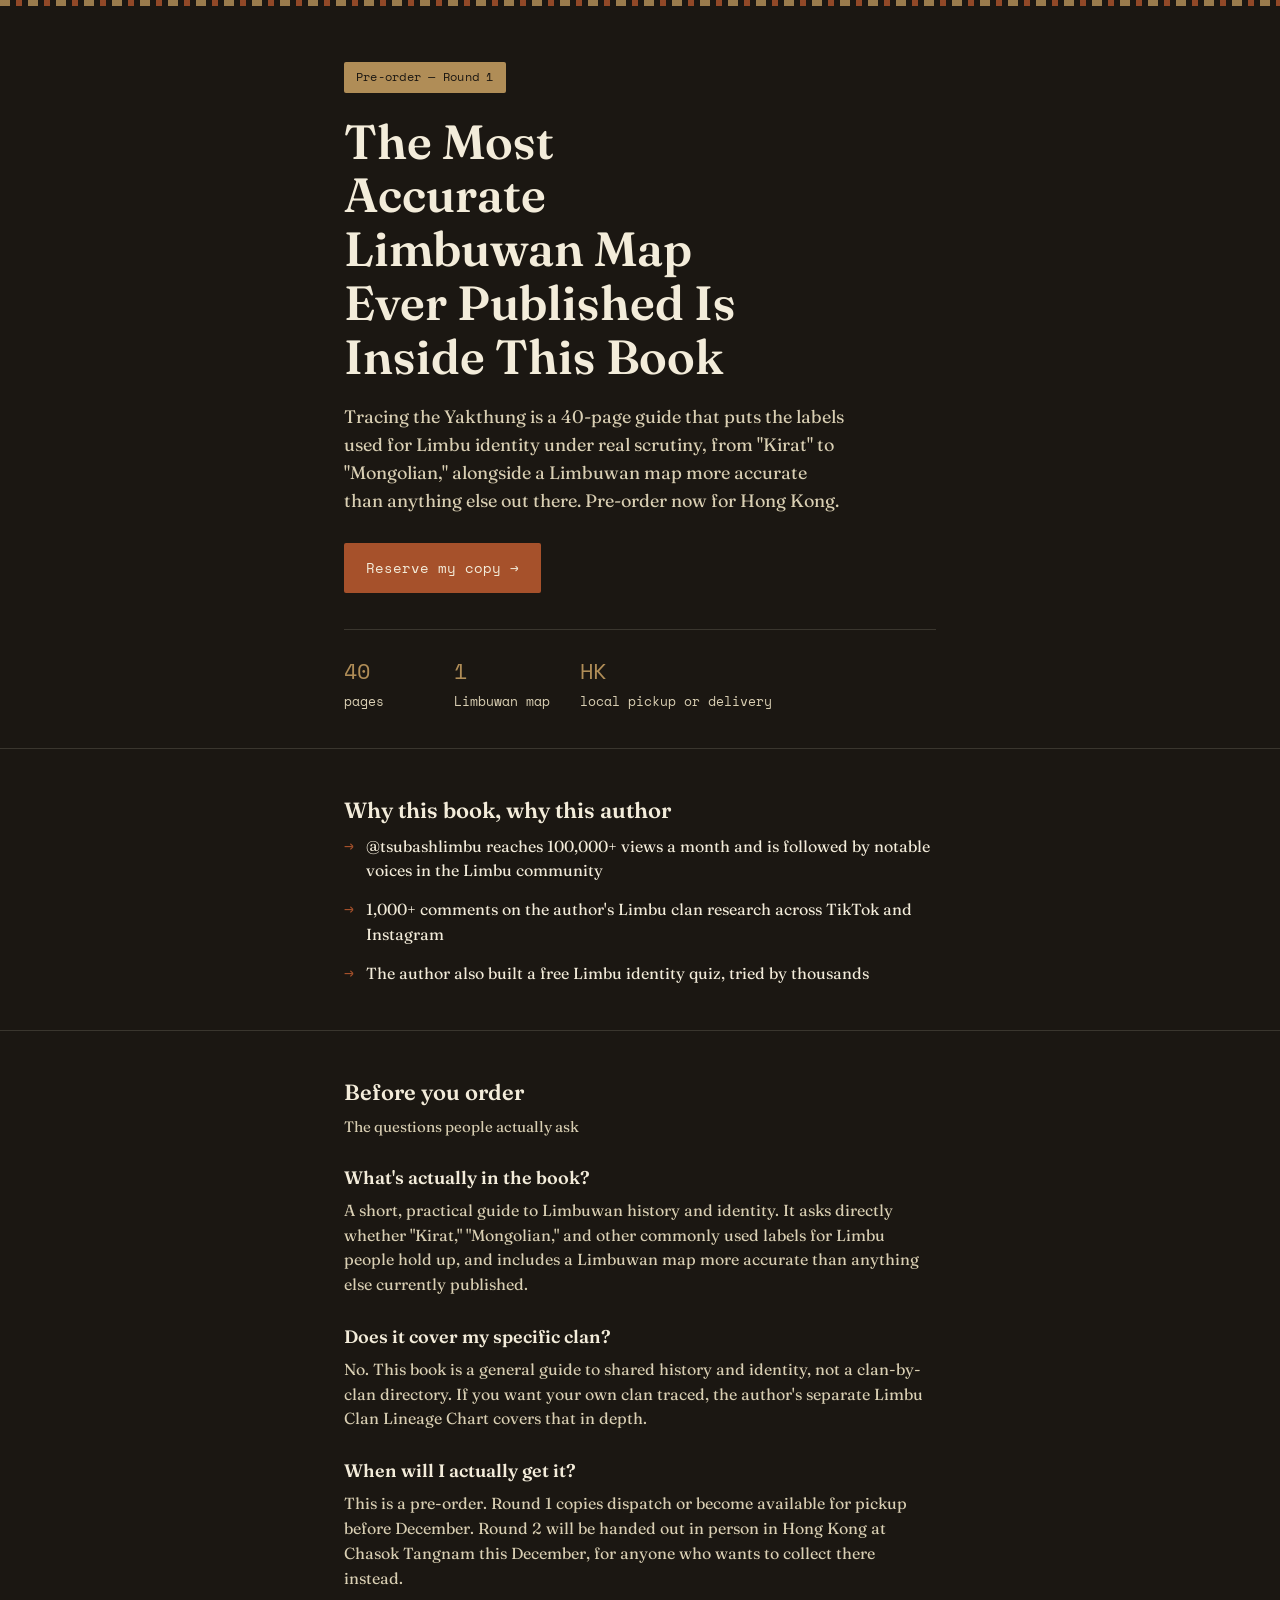
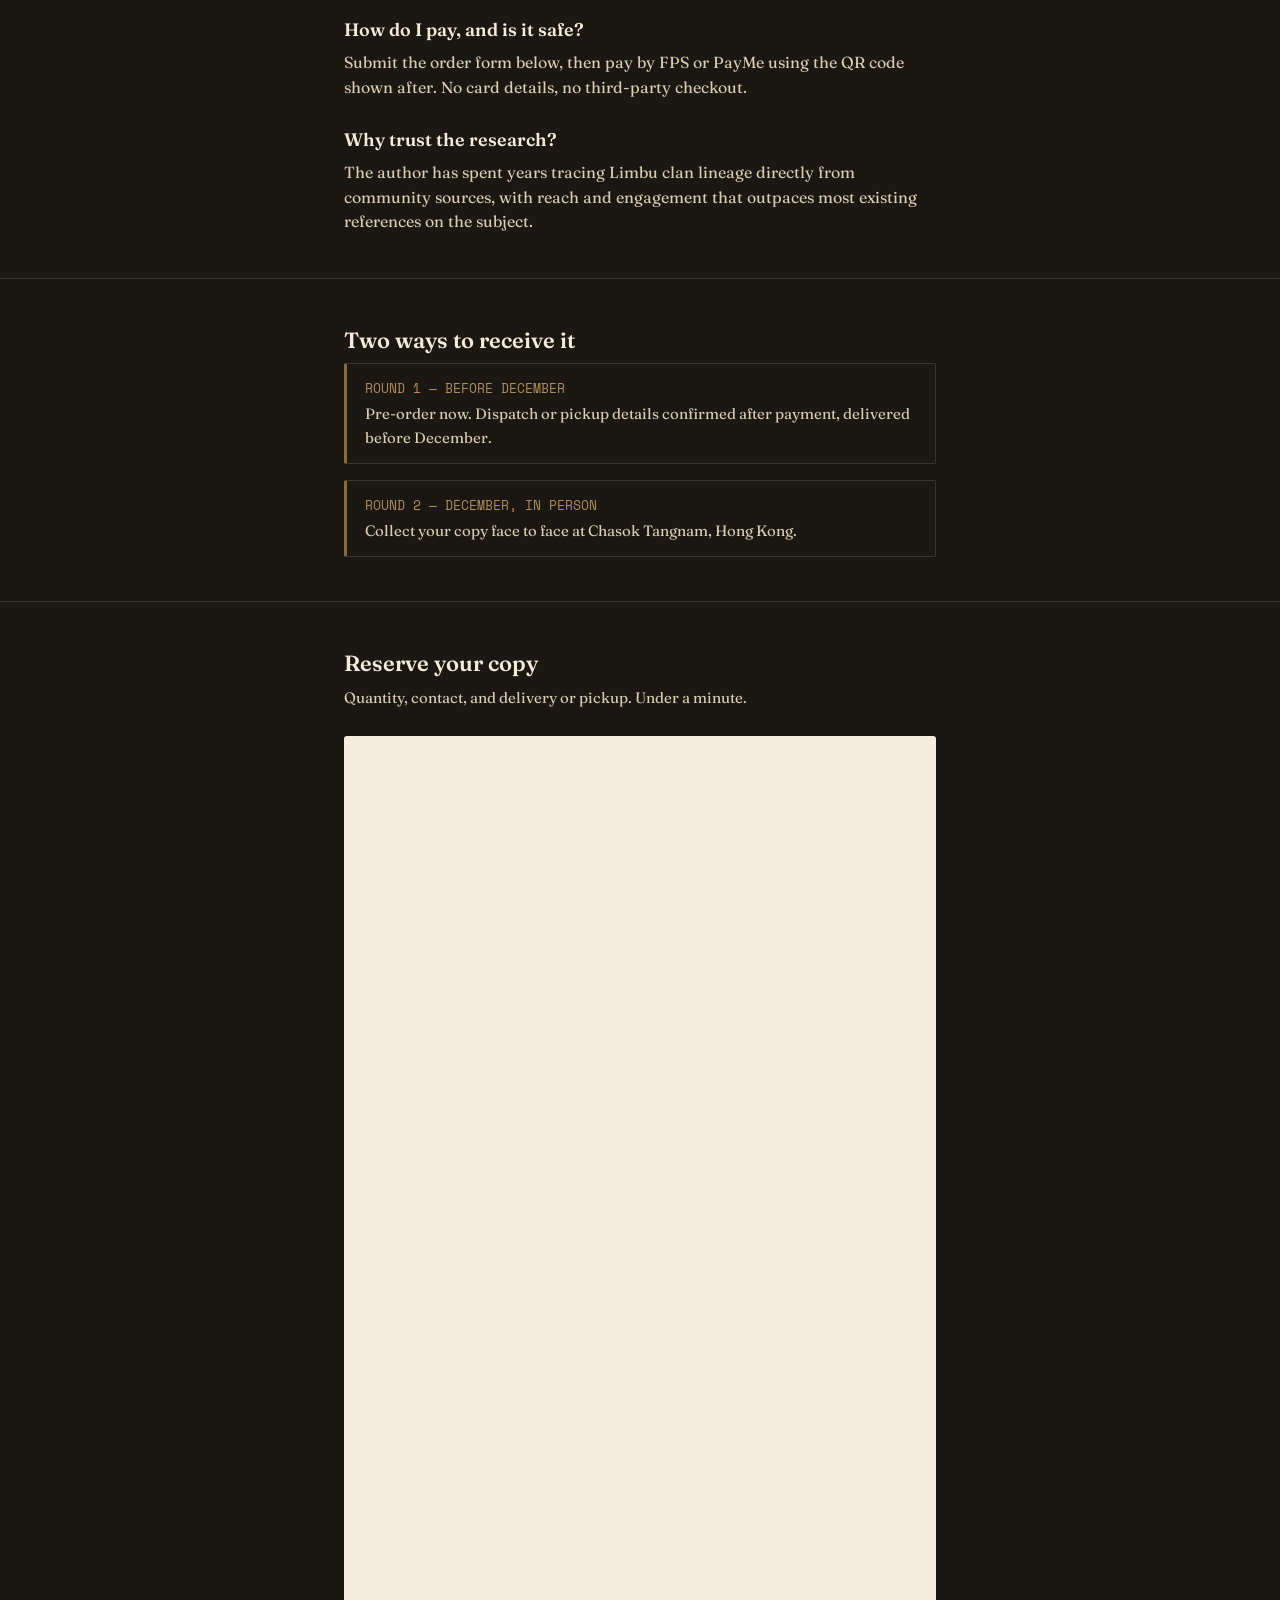
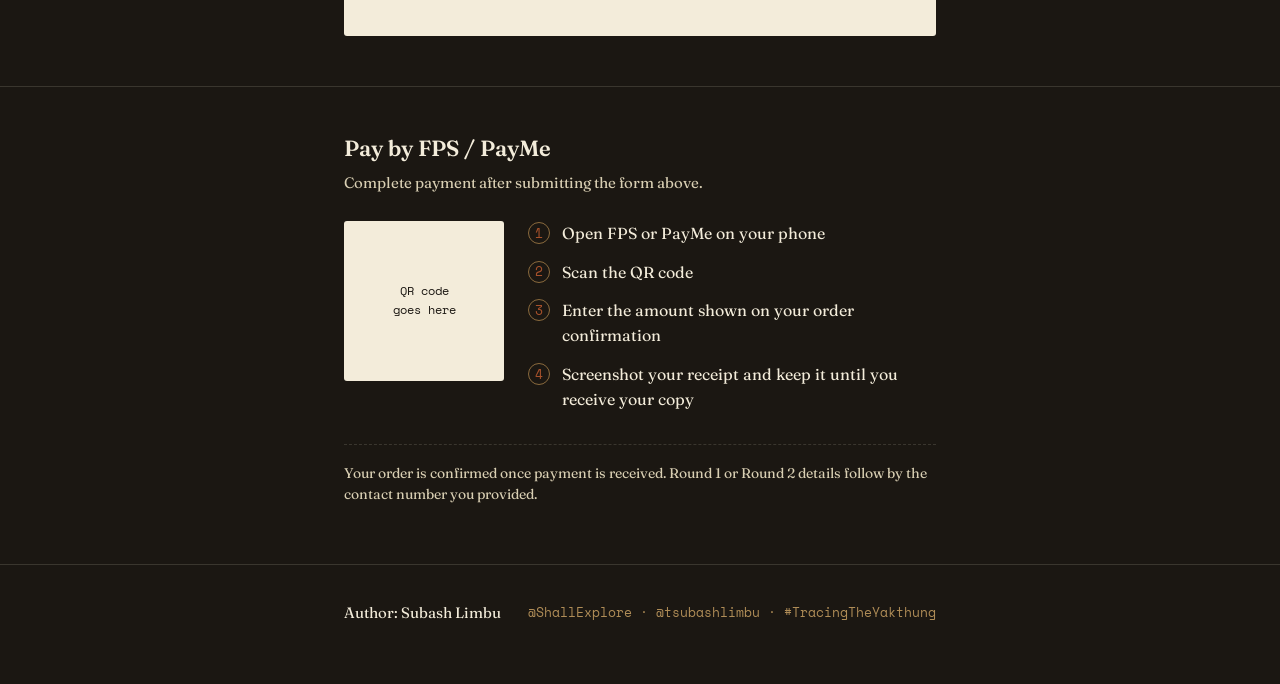
==== ttyhk/index.html @ c250656f "Create index.html" ====
<!DOCTYPE html>
<html lang="en">
<head>
<meta charset="UTF-8">
<meta name="viewport" content="width=device-width, initial-scale=1.0">
<title>Tracing the Yakthung — Hong Kong Pre-Order</title>
<meta name="description" content="Pre-order Tracing the Yakthung, a 40-page guide to Limbu identity and the Limbuwan map, with delivery or pickup in Hong Kong.">
<link rel="preconnect" href="https://fonts.googleapis.com">
<link rel="preconnect" href="https://fonts.gstatic.com" crossorigin>
<link href="https://fonts.googleapis.com/css2?family=Fraunces:opsz,wght@9..144,400;9..144,500;9..144,600;9..144,700&family=Space+Mono:wght@400;700&display=swap" rel="stylesheet">
<style>
  :root {
    --ink: #1b1712;
    --ink-soft: #262019;
    --parchment: #f3ecda;
    --parchment-dim: #d9cfb3;
    --brass: #b08d57;
    --brass-deep: #8a6a3d;
    --rust: #a6512b;
    --line: rgba(243, 236, 218, 0.14);
    --max: 640px;
  }

  * { box-sizing: border-box; }
  html { scroll-behavior: smooth; }

  body {
    margin: 0;
    background: var(--ink);
    color: var(--parchment);
    font-family: 'Fraunces', serif;
    line-height: 1.55;
    -webkit-font-smoothing: antialiased;
  }

  .wrap { max-width: var(--max); margin: 0 auto; padding: 0 24px; }
  .mono { font-family: 'Space Mono', monospace; }

  .band {
    height: 6px;
    background: repeating-linear-gradient(
      90deg,
      var(--brass) 0px, var(--brass) 10px,
      transparent 10px, transparent 16px,
      var(--rust) 16px, var(--rust) 22px,
      transparent 22px, transparent 28px
    );
    opacity: 0.85;
  }

  header.hero { padding: 56px 0 36px; border-bottom: 1px solid var(--line); }

  .preorder-badge {
    display: inline-block;
    font-family: 'Space Mono', monospace;
    font-size: 12px;
    letter-spacing: 0.02em;
    color: var(--ink);
    background: var(--brass);
    padding: 6px 12px;
    border-radius: 2px;
    margin-bottom: 22px;
  }

  h1 {
    font-size: clamp(32px, 6.5vw, 48px);
    font-weight: 600;
    line-height: 1.12;
    margin: 0 0 20px;
    max-width: 13ch;
  }

  .lede {
    font-size: 18px;
    color: var(--parchment-dim);
    max-width: 42ch;
    margin: 0 0 28px;
  }

  .cta-btn {
    display: inline-block;
    font-family: 'Space Mono', monospace;
    font-size: 14px;
    background: var(--rust);
    color: var(--parchment);
    text-decoration: none;
    padding: 14px 22px;
    border-radius: 2px;
    margin-bottom: 36px;
  }

  .stat-row {
    display: flex;
    gap: 30px;
    flex-wrap: wrap;
    padding-top: 24px;
    border-top: 1px solid var(--line);
  }

  .stat { min-width: 80px; }
  .stat .num { font-family: 'Space Mono', monospace; font-size: 22px; color: var(--brass); display: block; }
  .stat .label { font-size: 13px; color: var(--parchment-dim); }

  section { padding: 44px 0; border-bottom: 1px solid var(--line); }

  h2 { font-size: 22px; font-weight: 600; margin: 0 0 6px; }
  .section-note { color: var(--parchment-dim); font-size: 15px; margin: 0 0 26px; }

  .trust-strip {
    display: grid;
    gap: 14px;
  }

  .trust-strip .row {
    display: flex;
    gap: 12px;
    align-items: baseline;
    font-size: 16px;
  }

  .trust-strip .mark { font-family: 'Space Mono', monospace; color: var(--rust); flex-shrink: 0; }

  .faq { display: grid; gap: 26px; }

  .faq-item .q {
    font-size: 18px;
    font-weight: 600;
    margin: 0 0 6px;
    color: var(--parchment);
  }

  .faq-item .a {
    font-size: 16px;
    color: var(--parchment-dim);
    margin: 0;
  }

  .faq-item .a a { color: var(--brass); }

  .timeline {
    display: grid;
    gap: 16px;
  }

  .timeline .round {
    border: 1px solid var(--line);
    border-left: 3px solid var(--brass-deep);
    padding: 14px 18px;
    border-radius: 2px;
  }

  .timeline .round .when {
    font-family: 'Space Mono', monospace;
    font-size: 13px;
    color: var(--brass);
    display: block;
    margin-bottom: 4px;
  }

  .timeline .round p { margin: 0; font-size: 15px; color: var(--parchment-dim); }

  .order-form-frame {
    width: 100%;
    min-height: 900px;
    border: 1px solid var(--line);
    background: var(--parchment);
    border-radius: 3px;
  }

  .payment-block {
    display: grid;
    grid-template-columns: 160px 1fr;
    gap: 24px;
    align-items: start;
  }

  @media (max-width: 480px) { .payment-block { grid-template-columns: 1fr; } }

  .qr-slot {
    width: 160px; height: 160px;
    background: var(--parchment);
    border-radius: 3px;
    display: flex; align-items: center; justify-content: center;
    color: var(--ink);
    font-family: 'Space Mono', monospace;
    font-size: 12px; text-align: center; padding: 8px;
  }

  .payment-steps { margin: 0; padding: 0; list-style: none; counter-reset: step; }

  .payment-steps li {
    counter-increment: step;
    padding-left: 34px;
    position: relative;
    margin-bottom: 14px;
    font-size: 16px;
  }

  .payment-steps li::before {
    content: counter(step);
    position: absolute; left: 0; top: 1px;
    font-family: 'Space Mono', monospace; font-size: 13px;
    color: var(--rust);
    border: 1px solid var(--brass-deep);
    width: 20px; height: 20px;
    display: flex; align-items: center; justify-content: center;
    border-radius: 50%;
  }

  .fulfil-note {
    font-size: 14px; color: var(--parchment-dim);
    margin-top: 18px; padding-top: 18px;
    border-top: 1px dashed var(--line);
  }

  footer {
    padding: 36px 0 60px;
    display: flex; justify-content: space-between; align-items: center;
    flex-wrap: wrap; gap: 14px;
  }

  footer .author { font-size: 15px; }
  footer .handles { font-family: 'Space Mono', monospace; font-size: 13px; color: var(--brass); }
</style>
</head>
<body>

<div class="band"></div>

<header class="hero">
  <div class="wrap">
    <span class="preorder-badge mono">Pre-order — Round 1</span>
    <h1>The Most Accurate Limbuwan Map Ever Published Is Inside This Book</h1>
    <p class="lede">Tracing the Yakthung is a 40-page guide that puts the labels used for Limbu identity under real scrutiny, from "Kirat" to "Mongolian," alongside a Limbuwan map more accurate than anything else out there. Pre-order now for Hong Kong.</p>
    <a href="#order" class="cta-btn">Reserve my copy →</a>
    <div class="stat-row mono">
      <div class="stat">
        <span class="num">40</span>
        <span class="label">pages</span>
      </div>
      <div class="stat">
        <span class="num">1</span>
        <span class="label">Limbuwan map</span>
      </div>
      <div class="stat">
        <span class="num">HK</span>
        <span class="label">local pickup or delivery</span>
      </div>
    </div>
  </div>
</header>

<section id="trust">
  <div class="wrap">
    <h2>Why this book, why this author</h2>
    <div class="trust-strip">
      <div class="row"><span class="mark mono">→</span> @tsubashlimbu reaches 100,000+ views a month and is followed by notable voices in the Limbu community</div>
      <div class="row"><span class="mark mono">→</span> 1,000+ comments on the author's Limbu clan research across TikTok and Instagram</div>
      <div class="row"><span class="mark mono">→</span> The author also built a free Limbu identity quiz, tried by thousands</div>
    </div>
  </div>
</section>

<section id="faq">
  <div class="wrap">
    <h2>Before you order</h2>
    <p class="section-note">The questions people actually ask</p>
    <div class="faq">
      <div class="faq-item">
        <p class="q">What's actually in the book?</p>
        <p class="a">A short, practical guide to Limbuwan history and identity. It asks directly whether "Kirat," "Mongolian," and other commonly used labels for Limbu people hold up, and includes a Limbuwan map more accurate than anything else currently published.</p>
      </div>
      <div class="faq-item">
        <p class="q">Does it cover my specific clan?</p>
        <p class="a">No. This book is a general guide to shared history and identity, not a clan-by-clan directory. If you want your own clan traced, the author's separate Limbu Clan Lineage Chart covers that in depth.</p>
      </div>
      <div class="faq-item">
        <p class="q">When will I actually get it?</p>
        <p class="a">This is a pre-order. Round 1 copies dispatch or become available for pickup before December. Round 2 will be handed out in person in Hong Kong at Chasok Tangnam this December, for anyone who wants to collect there instead.</p>
      </div>
      <div class="faq-item">
        <p class="q">How do I pay, and is it safe?</p>
        <p class="a">Submit the order form below, then pay by FPS or PayMe using the QR code shown after. No card details, no third-party checkout.</p>
      </div>
      <div class="faq-item">
        <p class="q">Why trust the research?</p>
        <p class="a">The author has spent years tracing Limbu clan lineage directly from community sources, with reach and engagement that outpaces most existing references on the subject.</p>
      </div>
    </div>
  </div>
</section>

<section id="timeline">
  <div class="wrap">
    <h2>Two ways to receive it</h2>
    <div class="timeline">
      <div class="round">
        <span class="when mono">ROUND 1 — BEFORE DECEMBER</span>
        <p>Pre-order now. Dispatch or pickup details confirmed after payment, delivered before December.</p>
      </div>
      <div class="round">
        <span class="when mono">ROUND 2 — DECEMBER, IN PERSON</span>
        <p>Collect your copy face to face at Chasok Tangnam, Hong Kong.</p>
      </div>
    </div>
  </div>
</section>

<section id="order">
  <div class="wrap">
    <h2>Reserve your copy</h2>
    <p class="section-note">Quantity, contact, and delivery or pickup. Under a minute.</p>
    <!-- Replace src below with your Google Form's published /viewform URL, plus ?embedded=true -->
    <iframe class="order-form-frame" src="https://docs.google.com/forms/d/e/1FAIpQLSeqOvEuvyBhG61vxf5E6R1-El8JiDtsYHUgMFcimwo5g_axOw/viewform?embedded=true" title="Tracing the Yakthung order form">Loading order form…</iframe>
  </div>
</section>

<section id="pay">
  <div class="wrap">
    <h2>Pay by FPS / PayMe</h2>
    <p class="section-note">Complete payment after submitting the form above.</p>
    <div class="payment-block">
      <div class="qr-slot">QR code<br>goes here</div>
      <ol class="payment-steps">
        <li>Open FPS or PayMe on your phone</li>
        <li>Scan the QR code</li>
        <li>Enter the amount shown on your order confirmation</li>
        <li>Screenshot your receipt and keep it until you receive your copy</li>
      </ol>
    </div>
    <p class="fulfil-note">Your order is confirmed once payment is received. Round 1 or Round 2 details follow by the contact number you provided.</p>
  </div>
</section>

<footer>
  <div class="wrap" style="display:flex; justify-content:space-between; align-items:center; flex-wrap:wrap; gap:14px; width:100%;">
    <div class="author">Author: Subash Limbu</div>
    <div class="handles">@ShallExplore · @tsubashlimbu · #TracingTheYakthung</div>
  </div>
</footer>

</body>
</html>
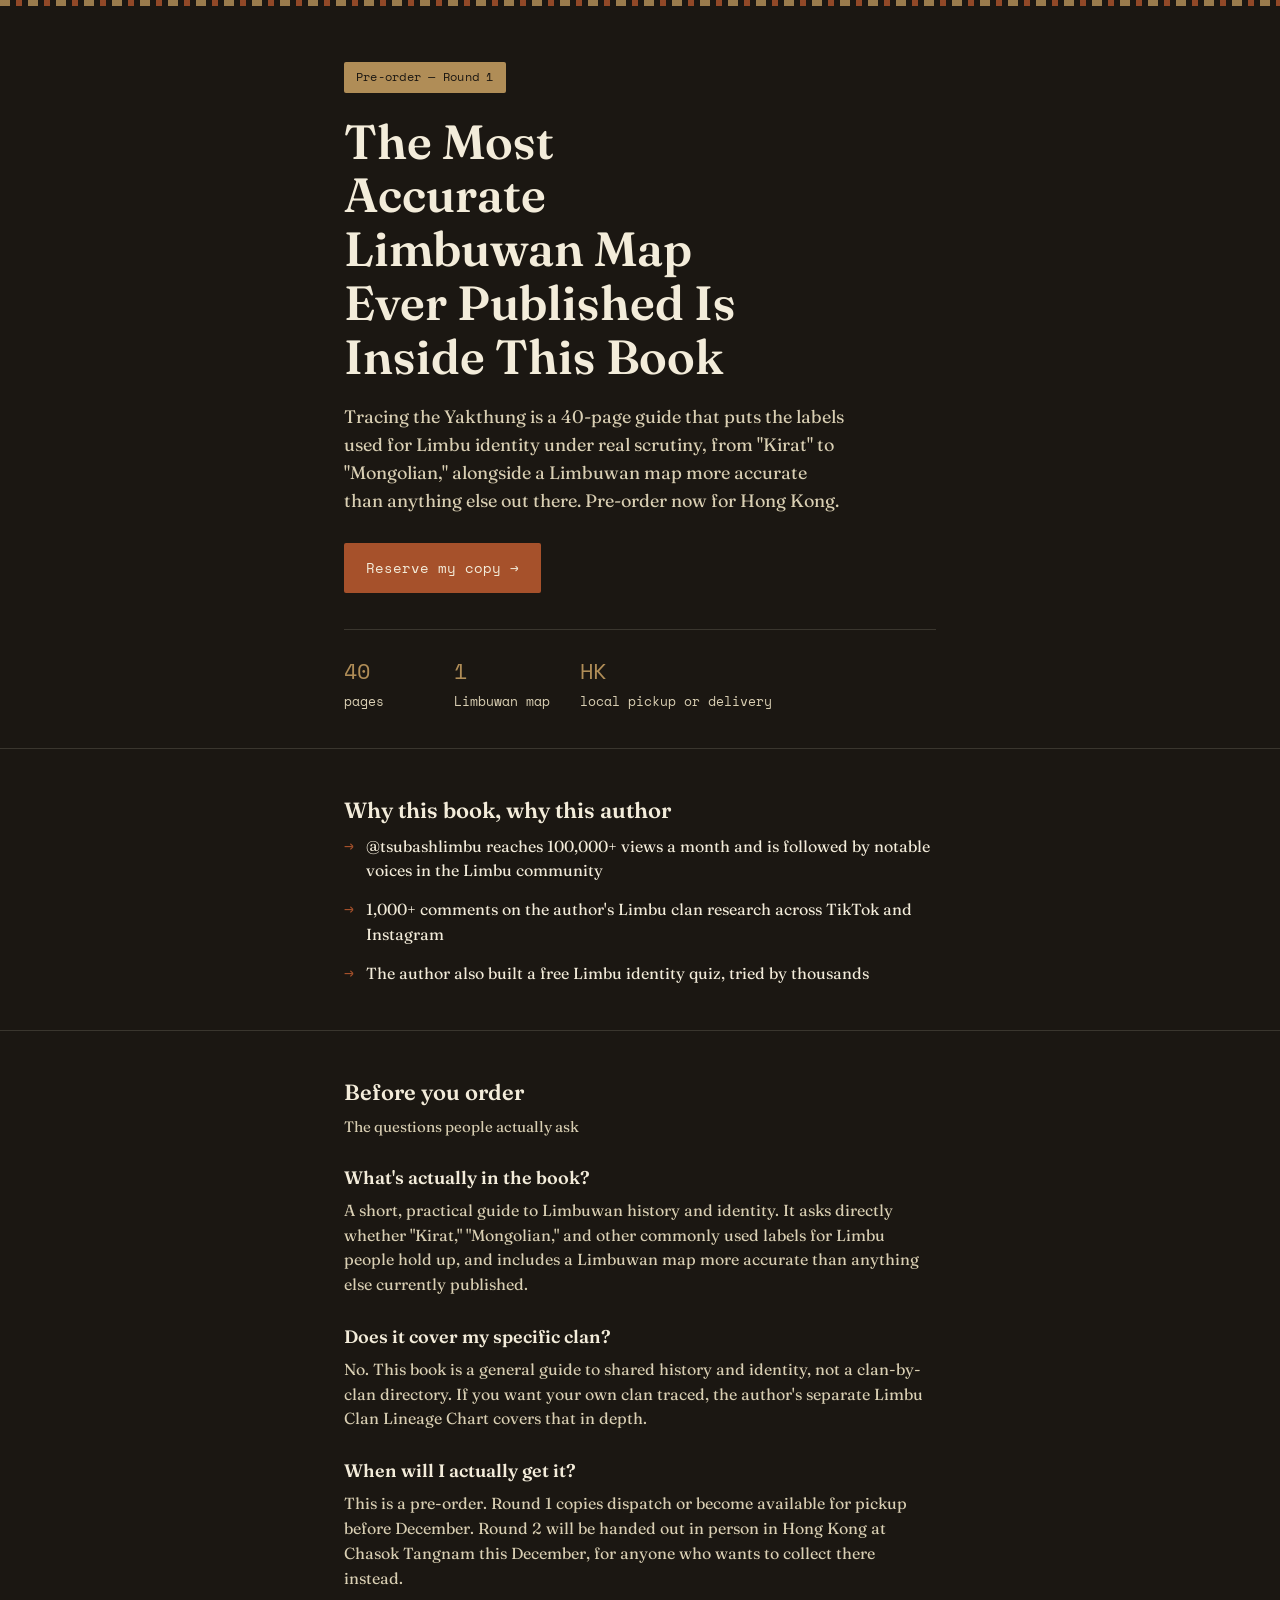
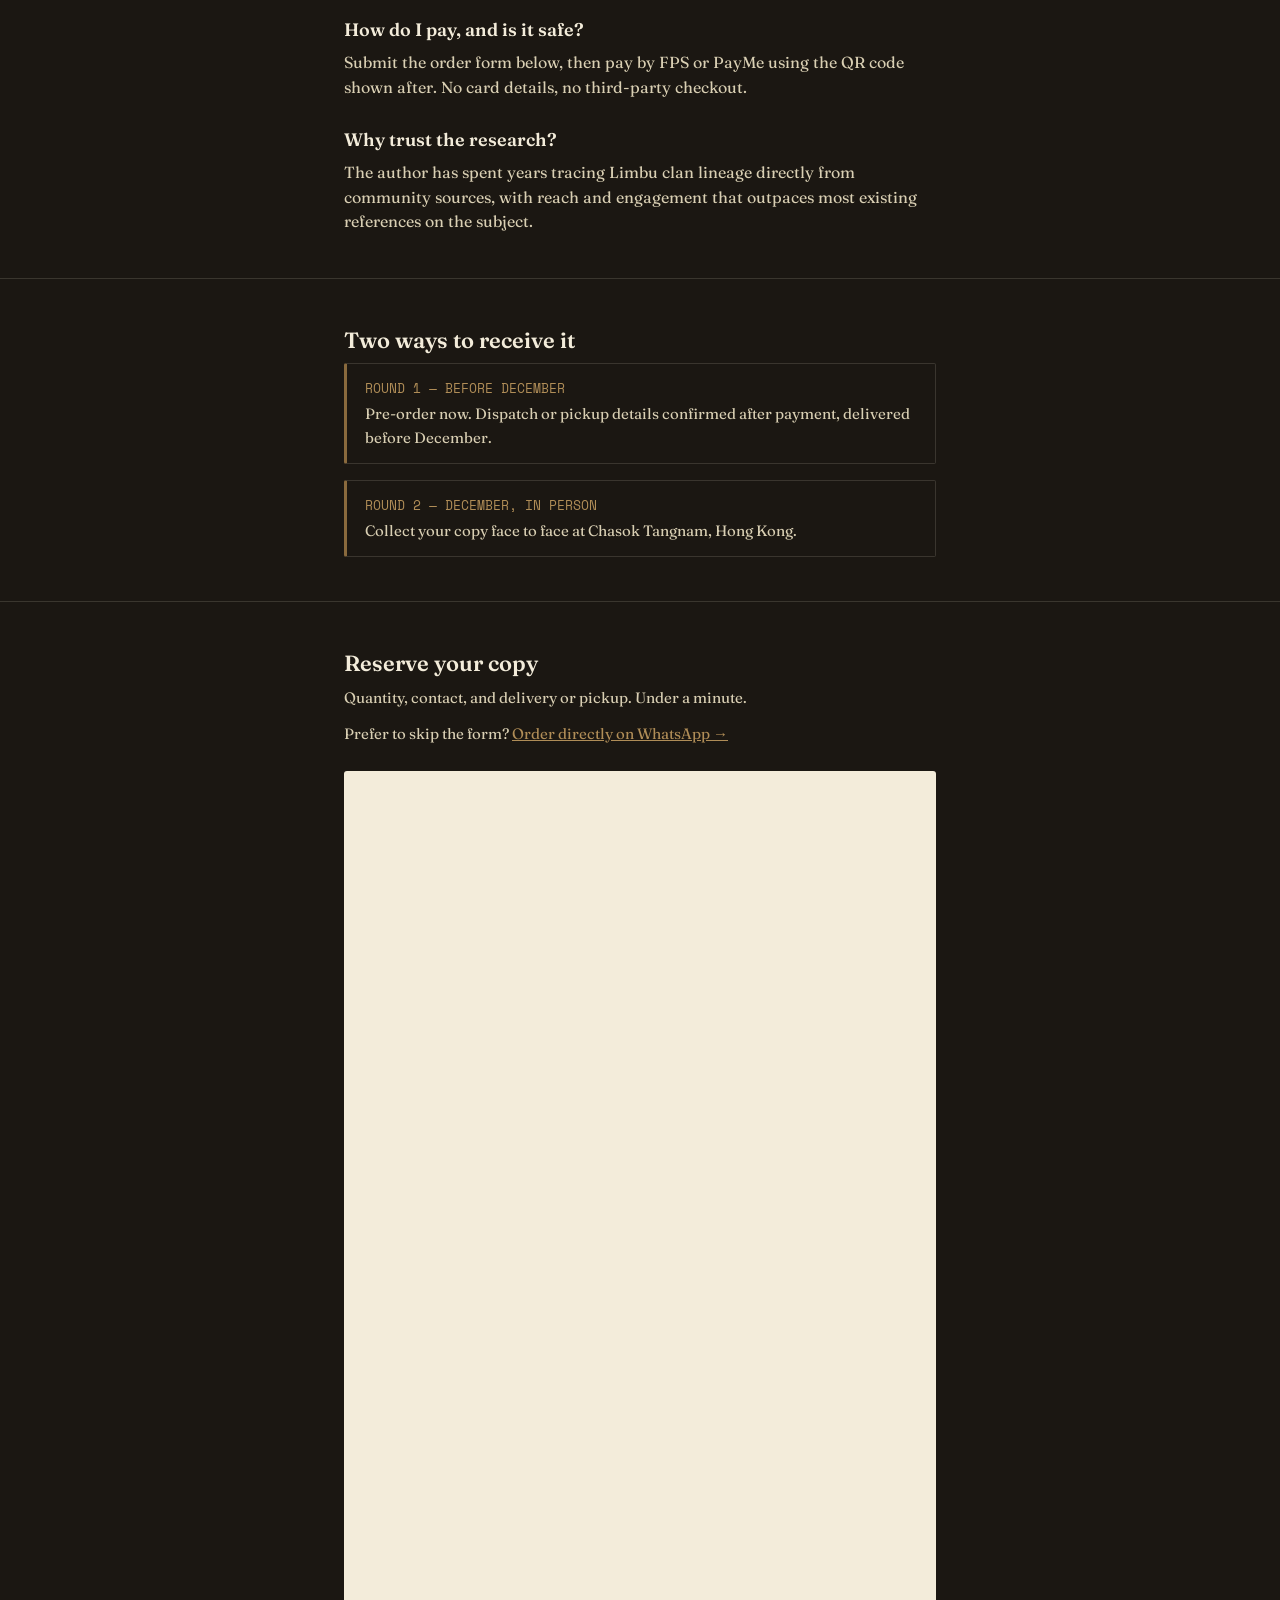
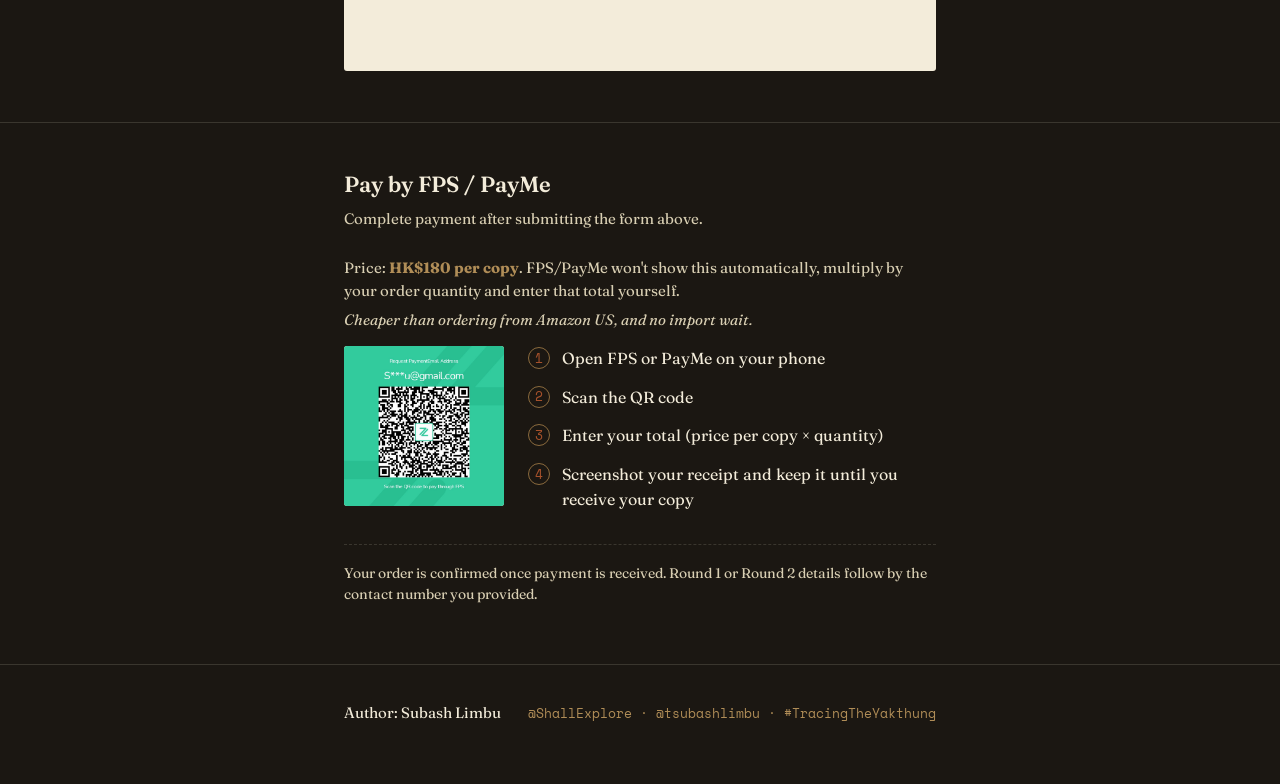
==== commit 050b8746: "Update index.html" ====
--- a/ttyhk/index.html
+++ b/ttyhk/index.html
@@ -181,9 +181,12 @@
     background: var(--parchment);
     border-radius: 3px;
     display: flex; align-items: center; justify-content: center;
-    color: var(--ink);
-    font-family: 'Space Mono', monospace;
-    font-size: 12px; text-align: center; padding: 8px;
+    overflow: hidden;
+  }
+
+  .qr-slot img {
+    width: 100%; height: 100%;
+    object-fit: contain;
   }
 
   .payment-steps { margin: 0; padding: 0; list-style: none; counter-reset: step; }
@@ -310,6 +313,9 @@
   <div class="wrap">
     <h2>Reserve your copy</h2>
     <p class="section-note">Quantity, contact, and delivery or pickup. Under a minute.</p>
+    <p class="section-note" style="margin-top:-14px; margin-bottom:26px;">
+      Prefer to skip the form? <a href="https://wa.me/85296341174?text=Hi%2C%20I%27d%20like%20to%20pre-order%20Tracing%20the%20Yakthung" style="color:var(--brass);">Order directly on WhatsApp →</a>
+    </p>
     <!-- Replace src below with your Google Form's published /viewform URL, plus ?embedded=true -->
     <iframe class="order-form-frame" src="https://docs.google.com/forms/d/e/1FAIpQLSeqOvEuvyBhG61vxf5E6R1-El8JiDtsYHUgMFcimwo5g_axOw/viewform?embedded=true" title="Tracing the Yakthung order form">Loading order form…</iframe>
   </div>
@@ -319,12 +325,14 @@
   <div class="wrap">
     <h2>Pay by FPS / PayMe</h2>
     <p class="section-note">Complete payment after submitting the form above.</p>
+    <p class="section-note" style="margin-bottom:6px;">Price: <strong style="color:var(--brass);">HK$180 per copy</strong>. FPS/PayMe won't show this automatically, multiply by your order quantity and enter that total yourself.</p>
+    <p class="section-note" style="margin-bottom:14px; font-style:italic;">Cheaper than ordering from Amazon US, and no import wait.</p>
     <div class="payment-block">
-      <div class="qr-slot">QR code<br>goes here</div>
+      <div class="qr-slot"><img src="/assets/ttyhk-fps-qr.jpg" alt="Scan to pay via FPS"></div>
       <ol class="payment-steps">
         <li>Open FPS or PayMe on your phone</li>
         <li>Scan the QR code</li>
-        <li>Enter the amount shown on your order confirmation</li>
+        <li>Enter your total (price per copy × quantity)</li>
         <li>Screenshot your receipt and keep it until you receive your copy</li>
       </ol>
     </div>
